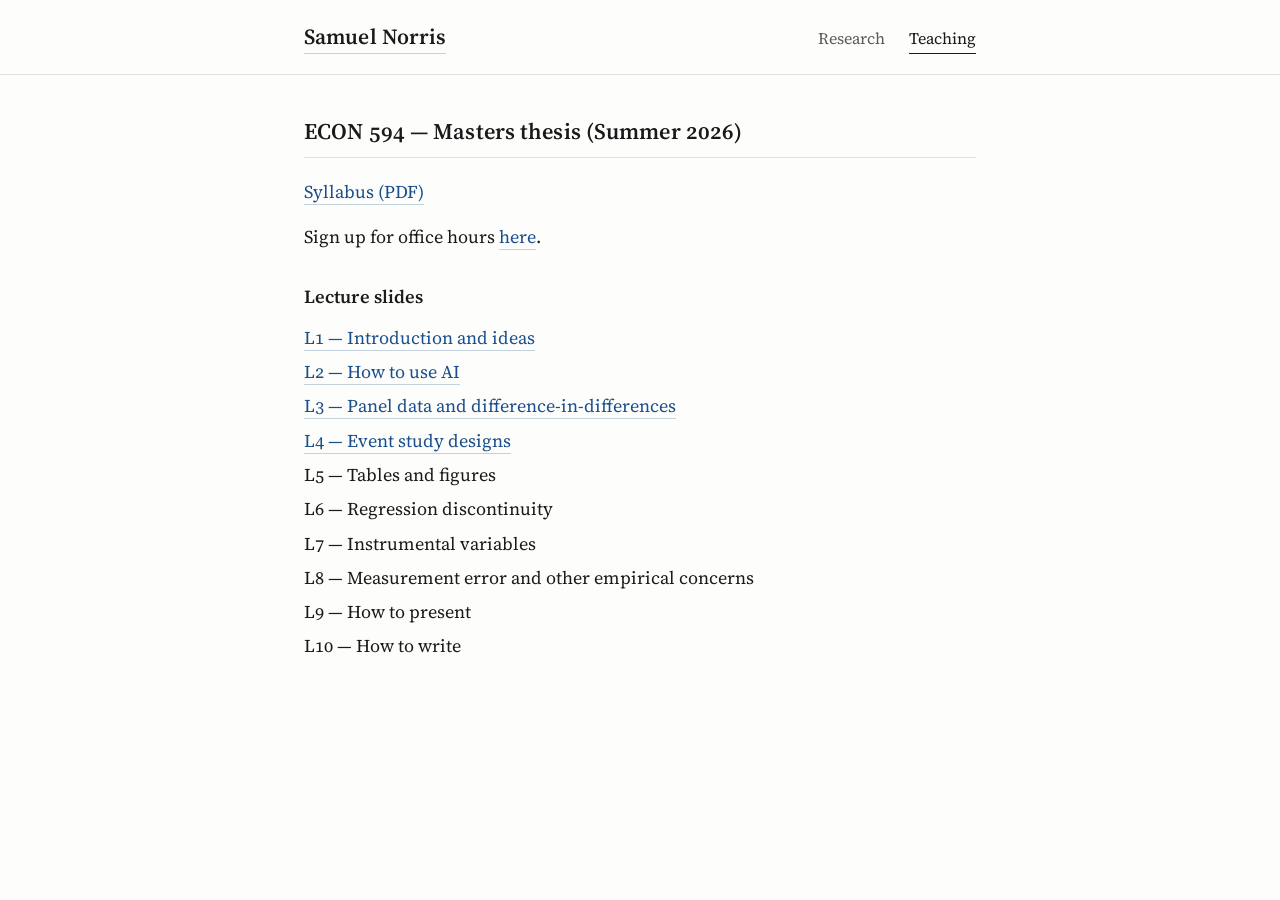
==== teaching.html @ f26b1338 "Initial site" ====
<!doctype html>
<html lang="en">
<head>
<meta charset="utf-8">
<meta name="viewport" content="width=device-width, initial-scale=1">
<title>Teaching — Samuel Norris</title>
<meta name="description" content="Teaching materials for courses by Samuel Norris.">
<link rel="preconnect" href="https://fonts.googleapis.com">
<link rel="preconnect" href="https://fonts.gstatic.com" crossorigin>
<link rel="stylesheet" href="https://fonts.googleapis.com/css2?family=Source+Serif+4:ital,opsz,wght@0,8..60,300..700;1,8..60,300..700&display=swap">
<link rel="stylesheet" href="style.css">
</head>
<body>
<header class="site-header">
  <div class="container">
    <a href="index.html" class="brand">Samuel Norris</a>
    <nav class="nav">
      <a href="index.html">Research</a>
      <a href="teaching.html" class="active">Teaching</a>
    </nav>
  </div>
</header>

<main class="container">

<section>
  <h2>ECON 594 &mdash; Masters thesis (Summer 2026)</h2>
  <p><a href="syllabus.pdf">Syllabus (PDF)</a></p>
  <p>Sign up for office hours <a href="https://docs.google.com/spreadsheets/d/1z7HBAoYUkpbfjAU0DXQHVgpqqaUUNPTCrM2_2ZkmBYw/edit?gid=0#gid=0">here</a>.</p>

  <h3>Lecture slides</h3>
  <ul class="lectures">
    <li><a href="lectures/L1.pdf">L1 &mdash; Introduction and ideas</a></li>
    <li><a href="lectures/L2.pdf">L2 &mdash; How to use AI</a></li>
    <li><a href="lectures/L3.pdf">L3 &mdash; Panel data and difference-in-differences</a></li>
    <li><a href="lectures/L4.pdf">L4 &mdash; Event study designs</a></li>
    <li>L5 &mdash; Tables and figures</li>
    <li>L6 &mdash; Regression discontinuity</li>
    <li>L7 &mdash; Instrumental variables</li>
    <li>L8 &mdash; Measurement error and other empirical concerns</li>
    <li>L9 &mdash; How to present</li>
    <li>L10 &mdash; How to write</li>
  </ul>
</section>

</main>

</body>
</html>
---- style.css ----
:root {
  --text: #1a1a1a;
  --muted: #5a5a5a;
  --accent: #1a4f8b;
  --rule: #e2e2e2;
  --bg: #fdfdfc;
  --max: 720px;
}

* { box-sizing: border-box; }

html {
  -webkit-text-size-adjust: 100%;
}

body {
  margin: 0;
  background: var(--bg);
  color: var(--text);
  font-family: "Source Serif 4", Charter, "Iowan Old Style", Georgia, serif;
  font-size: 18px;
  line-height: 1.55;
  font-feature-settings: "kern", "liga", "onum";
  -webkit-font-smoothing: antialiased;
  -moz-osx-font-smoothing: grayscale;
}

.container {
  max-width: var(--max);
  margin: 0 auto;
  padding: 0 1.5rem;
}

/* Header */
.site-header {
  border-bottom: 1px solid var(--rule);
  padding: 1.25rem 0;
  margin-bottom: 2.5rem;
}
.site-header .container {
  display: flex;
  justify-content: space-between;
  align-items: baseline;
  flex-wrap: wrap;
  gap: 0.5rem 1.5rem;
}
.brand {
  font-size: 1.35rem;
  font-weight: 600;
  color: var(--text);
  text-decoration: none;
  letter-spacing: 0.005em;
}
.nav {
  display: flex;
  gap: 1.5rem;
}
.nav a {
  color: var(--muted);
  text-decoration: none;
  font-size: 1rem;
  border-bottom: 1px solid transparent;
  padding-bottom: 2px;
  transition: color 0.15s, border-color 0.15s;
}
.nav a:hover {
  color: var(--text);
}
.nav a.active {
  color: var(--text);
  border-bottom-color: var(--text);
}

/* Sections */
main section {
  margin-bottom: 3rem;
}
h2 {
  font-size: 1.4rem;
  font-weight: 600;
  letter-spacing: 0.005em;
  margin: 0 0 1.25rem 0;
  padding-bottom: 0.4rem;
  border-bottom: 1px solid var(--rule);
}
h3 {
  font-size: 1.15rem;
  font-weight: 600;
  color: var(--text);
  letter-spacing: 0.005em;
  margin: 2rem 0 0.75rem 0;
}

/* Intro */
.intro {
  display: grid;
  grid-template-columns: 1fr auto;
  gap: 2rem;
  align-items: start;
}
.intro p {
  margin-top: 0;
}
.portrait {
  grid-column: 2;
  grid-row: 1 / span 2;
  width: 170px;
  height: auto;
  border-radius: 4px;
  margin-top: 0.25rem;
}
.contact {
  grid-column: 1;
  list-style: none;
  padding: 0;
  margin: 0.5rem 0 0;
}
.contact li {
  margin: 0.25rem 0;
  color: var(--muted);
}

/* Paper lists */
.papers {
  list-style: none;
  padding: 0;
  margin: 0;
}
.papers li {
  margin: 0 0 1.25rem 0;
  text-indent: 0;
}
.papers li a:first-child {
  font-weight: 500;
}

/* Lecture list: each item is a single link, so don't bold the whole line */
.lectures {
  list-style: none;
  padding: 0;
  margin: 0;
}
.lectures li {
  margin: 0.4rem 0;
}
.lectures li a {
  font-weight: 400;
}
.extras {
  display: block;
  color: var(--muted);
  font-size: 0.92rem;
  margin-top: 0.15rem;
}

/* Links */
a {
  color: var(--accent);
  text-decoration: none;
  border-bottom: 1px solid rgba(26, 79, 139, 0.25);
}
a:hover {
  border-bottom-color: var(--accent);
}

/* Mobile */
@media (max-width: 600px) {
  body { font-size: 17px; }
  .intro {
    grid-template-columns: 1fr;
  }
  .portrait {
    grid-column: 1;
    grid-row: auto;
    width: 130px;
    margin-bottom: 0.5rem;
  }
  .contact {
    grid-column: 1;
  }
  .site-header .container {
    flex-direction: column;
    align-items: flex-start;
  }
  h2 { font-size: 1.25rem; }
}
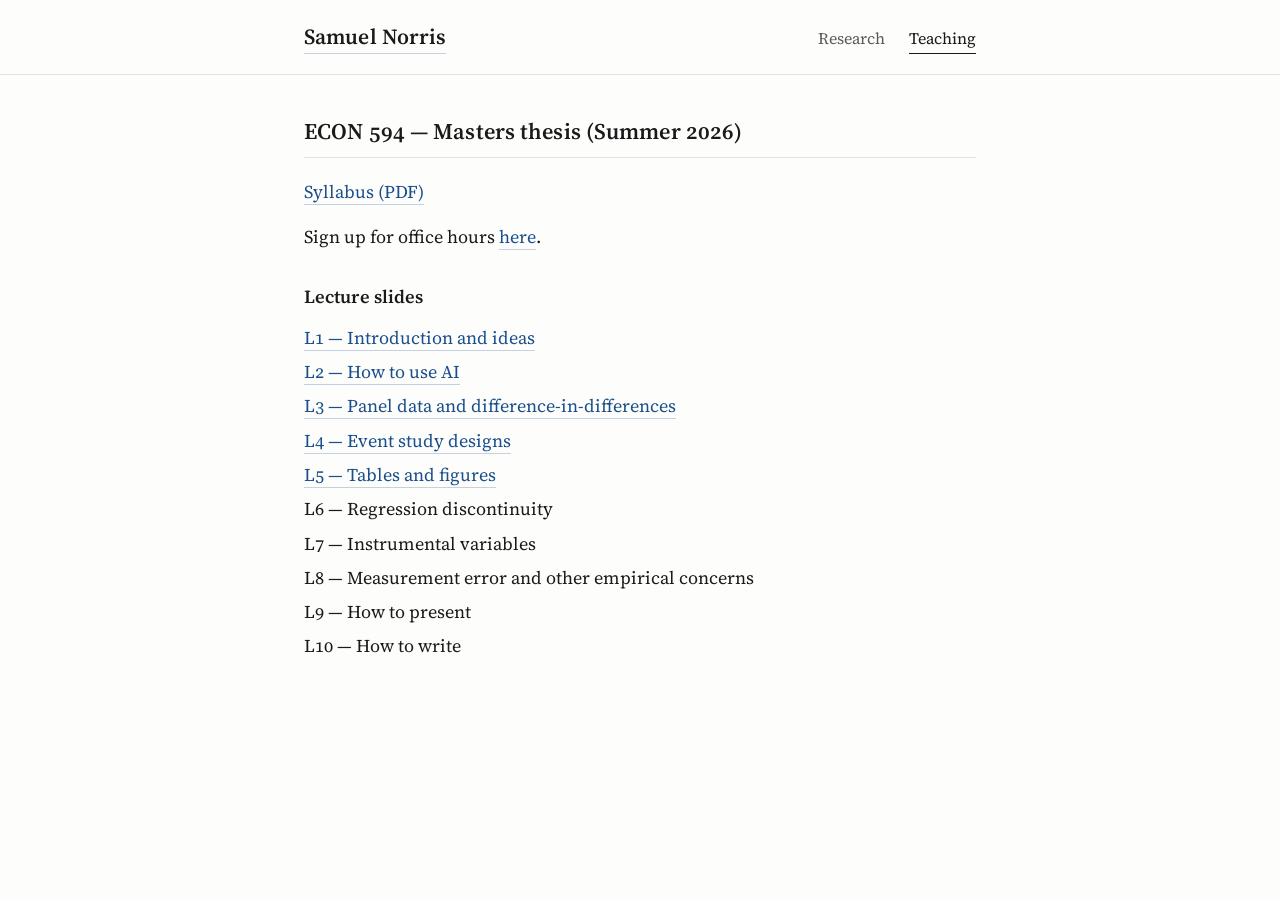
==== commit 58304feb: "Add L5 Tables and Figures lecture PDF and link Co-Authored-By: Claude Opus 4.7 (1M context) <noreply" ====
--- a/teaching.html
+++ b/teaching.html
@@ -34,7 +34,7 @@
     <li><a href="lectures/L2.pdf">L2 &mdash; How to use AI</a></li>
     <li><a href="lectures/L3.pdf">L3 &mdash; Panel data and difference-in-differences</a></li>
     <li><a href="lectures/L4.pdf">L4 &mdash; Event study designs</a></li>
-    <li>L5 &mdash; Tables and figures</li>
+    <li><a href="lectures/L5.pdf">L5 &mdash; Tables and figures</a></li>
     <li>L6 &mdash; Regression discontinuity</li>
     <li>L7 &mdash; Instrumental variables</li>
     <li>L8 &mdash; Measurement error and other empirical concerns</li>
